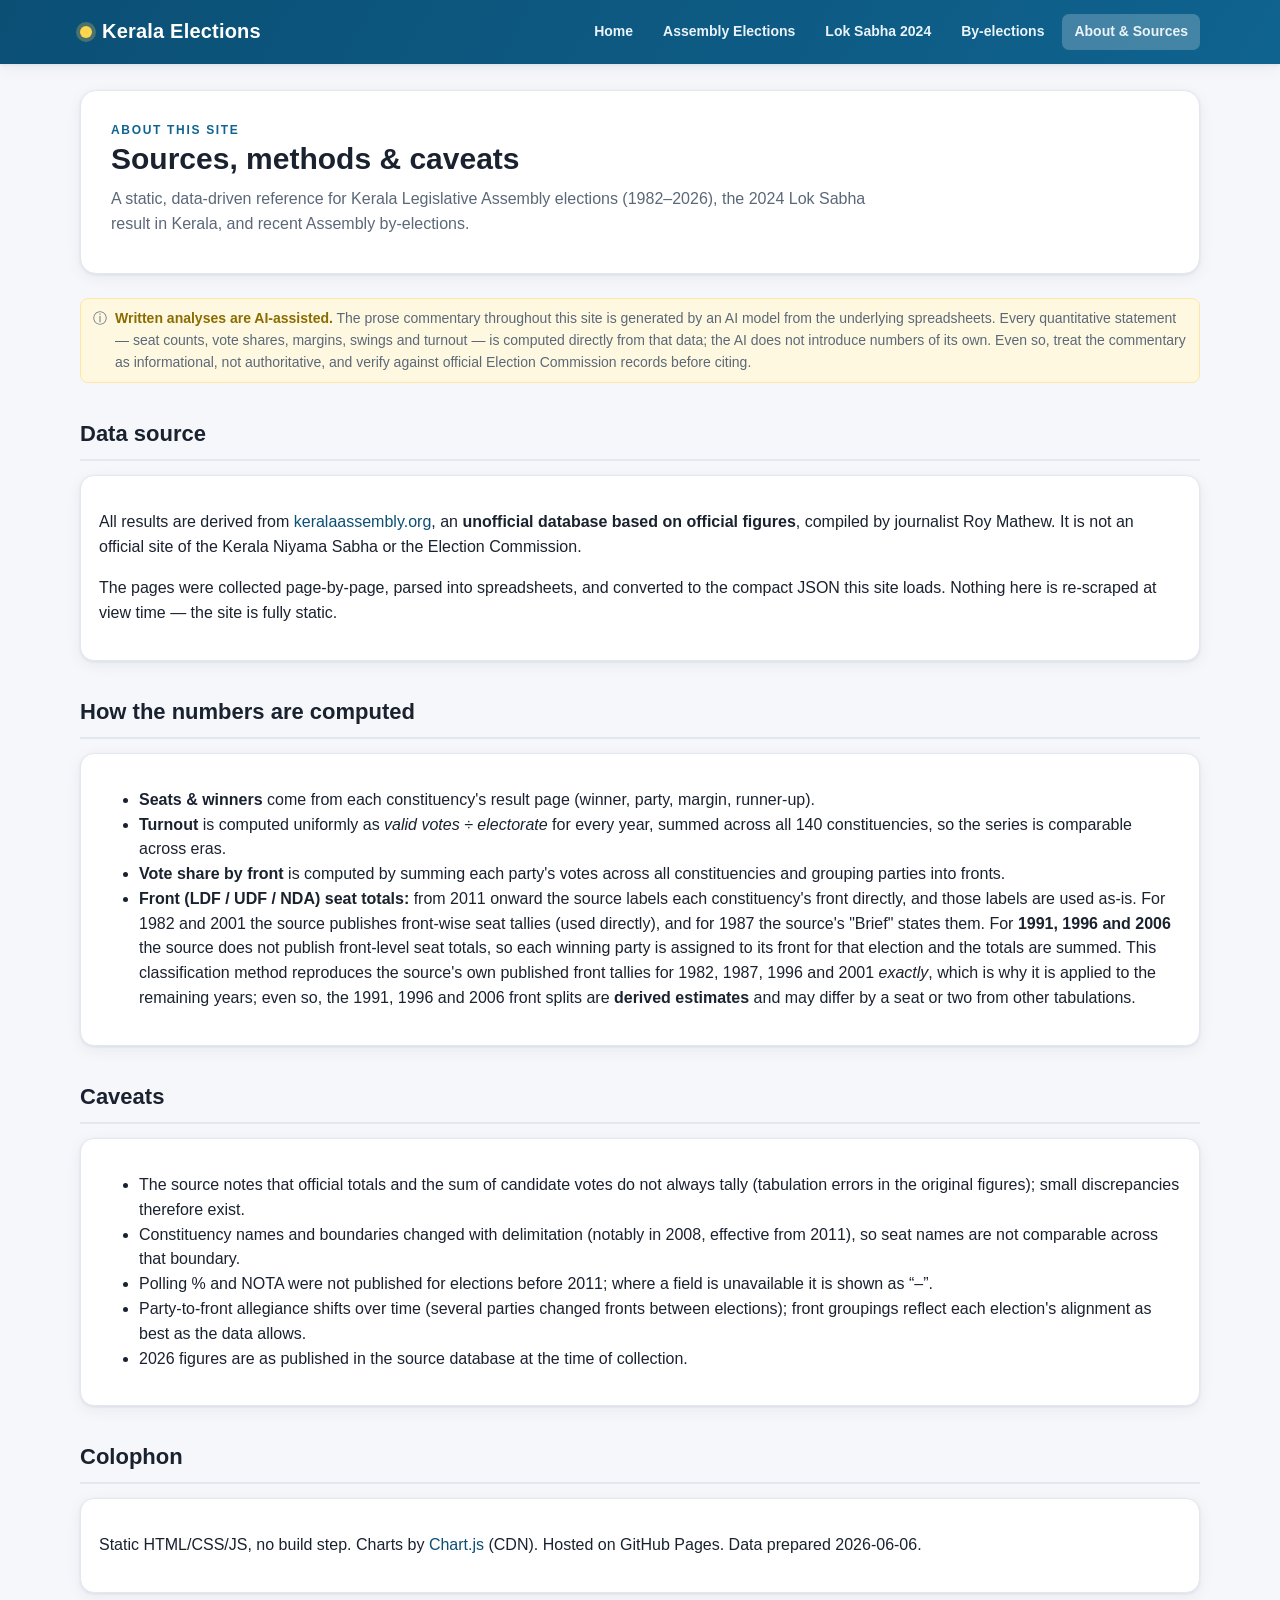
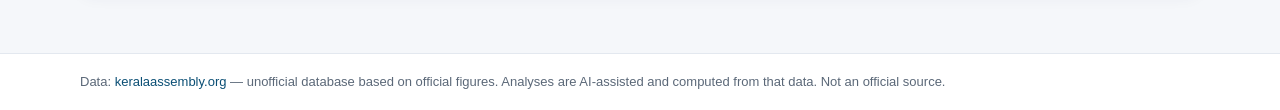
==== about.html @ 5743c02f "Kerala Elections static site: 1982-2026 assembly results, LS 2024, by-elections, turnout — data-deri" ====
<!doctype html>
<html lang="en">
<head>
<meta charset="utf-8">
<meta name="viewport" content="width=device-width,initial-scale=1">
<title>About & Sources — Kerala Elections</title>
<link rel="stylesheet" href="assets/style.css">
</head>
<body>
<header class="site"><div class="bar">
  <a class="brand" href="index.html"><span class="dot"></span>Kerala Elections</a>
  <nav class="top">
    <a data-nav="home" href="index.html">Home</a>
    <a data-nav="year" href="year.html">Assembly Elections</a>
    <a data-nav="ls" href="loksabha.html">Lok Sabha 2024</a>
    <a data-nav="by" href="byelections.html">By-elections</a>
    <a data-nav="about" href="about.html">About &amp; Sources</a>
  </nav>
</div></header>
<main>
  <section class="hero">
    <div class="kicker">About this site</div>
    <h1>Sources, methods & caveats</h1>
    <p>A static, data-driven reference for Kerala Legislative Assembly elections (1982–2026), the 2024 Lok Sabha result in Kerala, and recent Assembly by-elections.</p>
  </section>

  <div class="disclaimer" style="font-size:14px">
    <span>&#9432;</span>
    <span><b>Written analyses are AI-assisted.</b> The prose commentary throughout this site is generated by an AI model from the underlying spreadsheets. Every quantitative statement — seat counts, vote shares, margins, swings and turnout — is computed directly from that data; the AI does not introduce numbers of its own. Even so, treat the commentary as informational, not authoritative, and verify against official Election Commission records before citing.</span>
  </div>

  <h2 class="section-title">Data source</h2>
  <div class="card">
    <p>All results are derived from <a href="http://www.keralaassembly.org/" target="_blank" rel="noopener noreferrer">keralaassembly.org</a>, an <b>unofficial database based on official figures</b>, compiled by journalist Roy Mathew. It is not an official site of the Kerala Niyama Sabha or the Election Commission.</p>
    <p>The pages were collected page-by-page, parsed into spreadsheets, and converted to the compact JSON this site loads. Nothing here is re-scraped at view time — the site is fully static.</p>
  </div>

  <h2 class="section-title">How the numbers are computed</h2>
  <div class="card">
    <ul>
      <li><b>Seats &amp; winners</b> come from each constituency's result page (winner, party, margin, runner-up).</li>
      <li><b>Turnout</b> is computed uniformly as <i>valid votes ÷ electorate</i> for every year, summed across all 140 constituencies, so the series is comparable across eras.</li>
      <li><b>Vote share by front</b> is computed by summing each party's votes across all constituencies and grouping parties into fronts.</li>
      <li><b>Front (LDF / UDF / NDA) seat totals:</b> from 2011 onward the source labels each constituency's front directly, and those labels are used as-is. For 1982 and 2001 the source publishes front-wise seat tallies (used directly), and for 1987 the source's "Brief" states them. For <b>1991, 1996 and 2006</b> the source does not publish front-level seat totals, so each winning party is assigned to its front for that election and the totals are summed. This classification method reproduces the source's own published front tallies for 1982, 1987, 1996 and 2001 <i>exactly</i>, which is why it is applied to the remaining years; even so, the 1991, 1996 and 2006 front splits are <b>derived estimates</b> and may differ by a seat or two from other tabulations.</li>
    </ul>
  </div>

  <h2 class="section-title">Caveats</h2>
  <div class="card">
    <ul>
      <li>The source notes that official totals and the sum of candidate votes do not always tally (tabulation errors in the original figures); small discrepancies therefore exist.</li>
      <li>Constituency names and boundaries changed with delimitation (notably in 2008, effective from 2011), so seat names are not comparable across that boundary.</li>
      <li>Polling % and NOTA were not published for elections before 2011; where a field is unavailable it is shown as “–”.</li>
      <li>Party-to-front allegiance shifts over time (several parties changed fronts between elections); front groupings reflect each election's alignment as best as the data allows.</li>
      <li>2026 figures are as published in the source database at the time of collection.</li>
    </ul>
  </div>

  <h2 class="section-title">Colophon</h2>
  <div class="card">
    <p>Static HTML/CSS/JS, no build step. Charts by <a href="https://www.chartjs.org/" target="_blank" rel="noopener noreferrer">Chart.js</a> (CDN). Hosted on GitHub Pages. Data prepared 2026-06-06.</p>
  </div>
</main>
<footer><div class="bar">
  Data: <a href="http://www.keralaassembly.org/" rel="noopener noreferrer" target="_blank">keralaassembly.org</a> — unofficial database based on official figures. Analyses are AI-assisted and computed from that data. Not an official source.
</div></footer>
<script src="assets/common.js"></script>
<script>setActiveNav('about');</script>
</body>
</html>
---- assets/style.css ----
:root{
  --ldf:#d32f2f; --udf:#1565c0; --nda:#ef6c00; --oth:#757575;
  --bg:#f5f7fa; --card:#ffffff; --ink:#1a2230; --muted:#5b6878;
  --line:#e3e8ef; --accent:#0b4f75; --accent2:#0f638f;
  --shadow:0 1px 3px rgba(20,40,80,.08),0 4px 16px rgba(20,40,80,.06);
}
*{box-sizing:border-box}
html{scroll-behavior:smooth}
body{margin:0;font-family:-apple-system,BlinkMacSystemFont,"Segoe UI",Roboto,Helvetica,Arial,sans-serif;
  background:var(--bg);color:var(--ink);line-height:1.55;font-size:16px}
a{color:var(--accent);text-decoration:none}
a:hover{text-decoration:underline}
img{max-width:100%}

header.site{background:linear-gradient(120deg,#0b4f75,#0f638f);color:#fff;box-shadow:var(--shadow)}
.bar{max-width:1160px;margin:0 auto;padding:14px 20px;display:flex;align-items:center;gap:18px;flex-wrap:wrap}
.brand{font-weight:800;font-size:20px;letter-spacing:.2px;color:#fff;display:flex;align-items:center;gap:10px}
.brand .dot{width:12px;height:12px;border-radius:50%;background:#ffd54f;box-shadow:0 0 0 4px rgba(255,213,79,.25)}
nav.top{margin-left:auto;display:flex;gap:6px;flex-wrap:wrap}
nav.top a{color:#eaf3fa;padding:7px 12px;border-radius:7px;font-size:14px;font-weight:600}
nav.top a:hover{background:rgba(255,255,255,.14);text-decoration:none}
nav.top a.active{background:rgba(255,255,255,.22)}

main{max-width:1160px;margin:0 auto;padding:26px 20px 60px}
.hero{background:var(--card);border-radius:16px;padding:30px 30px;box-shadow:var(--shadow);margin-bottom:24px;
  border:1px solid var(--line)}
.hero h1{margin:.1em 0 .35em;font-size:30px;line-height:1.15}
.hero p{color:var(--muted);max-width:760px;margin:.4em 0}
.kicker{text-transform:uppercase;letter-spacing:.14em;font-size:12px;font-weight:800;color:var(--accent2)}

.grid{display:grid;gap:20px}
.cards{grid-template-columns:repeat(auto-fill,minmax(150px,1fr))}
.card{background:var(--card);border:1px solid var(--line);border-radius:14px;padding:18px;box-shadow:var(--shadow)}
.chart-card{min-height:120px}
.chart-card h3{margin:.1em 0 .2em;font-size:17px}
.chart-card .sub{color:var(--muted);font-size:13px;margin-bottom:12px}
.chart-wrap{position:relative;height:340px}
.two{grid-template-columns:1fr 1fr}
@media(max-width:820px){.two{grid-template-columns:1fr}.chart-wrap{height:300px}}

.section-title{font-size:22px;margin:34px 0 14px;padding-bottom:8px;border-bottom:2px solid var(--line)}
.analysis{background:var(--card);border:1px solid var(--line);border-left:5px solid var(--accent);
  border-radius:12px;padding:20px 22px;box-shadow:var(--shadow)}
.analysis p{margin:.55em 0}
.disclaimer{font-size:12.5px;color:var(--muted);background:#fff8e1;border:1px solid #ffe6a3;
  border-radius:8px;padding:9px 12px;margin:14px 0;display:flex;gap:8px;align-items:flex-start}
.disclaimer b{color:#8a6d00}

.year-card{display:flex;flex-direction:column;gap:4px;text-decoration:none;color:inherit;transition:transform .12s}
.year-card:hover{transform:translateY(-3px);text-decoration:none}
.year-card .yr{font-size:26px;font-weight:800}
.year-card .win{font-size:13px;font-weight:700}
.year-card .meta{font-size:12px;color:var(--muted)}
.pill{display:inline-block;padding:2px 9px;border-radius:999px;font-size:11.5px;font-weight:800;color:#fff;letter-spacing:.03em}
.pill.LDF{background:var(--ldf)} .pill.UDF{background:var(--udf)} .pill.NDA{background:var(--nda)} .pill.OTH{background:var(--oth)}
.swatch{display:inline-block;width:11px;height:11px;border-radius:3px;margin-right:5px;vertical-align:middle}

.statline{display:flex;flex-wrap:wrap;gap:14px;margin:8px 0 0}
.stat{background:var(--card);border:1px solid var(--line);border-radius:12px;padding:12px 16px;box-shadow:var(--shadow);min-width:120px}
.stat .n{font-size:24px;font-weight:800;line-height:1}
.stat .l{font-size:12px;color:var(--muted);margin-top:4px}

.controls{display:flex;gap:12px;align-items:center;flex-wrap:wrap;margin:6px 0 16px}
select,input[type=search]{font:inherit;padding:9px 12px;border:1px solid var(--line);border-radius:9px;background:#fff;color:var(--ink)}
input[type=search]{min-width:230px}
.btn{padding:9px 14px;border:1px solid var(--line);border-radius:9px;background:#fff;cursor:pointer;font-weight:700;font-size:14px}
.btn:hover{background:#eef3f8}

.table-wrap{background:var(--card);border:1px solid var(--line);border-radius:12px;box-shadow:var(--shadow);overflow:auto;max-height:640px}
table{border-collapse:collapse;width:100%;font-size:14px}
th,td{padding:9px 12px;text-align:left;border-bottom:1px solid var(--line);white-space:nowrap}
thead th{position:sticky;top:0;background:#eef3f8;cursor:pointer;user-select:none;font-size:12.5px;
  text-transform:uppercase;letter-spacing:.04em;z-index:2}
thead th:hover{background:#e2ebf3}
th.sorted-asc::after{content:" \25B2";font-size:10px}
th.sorted-desc::after{content:" \25BC";font-size:10px}
tbody tr:hover{background:#f3f8ff}
td.num,th.num{text-align:right;font-variant-numeric:tabular-nums}
.fronttag{font-weight:800;font-size:12px}
.fronttag.LDF{color:var(--ldf)} .fronttag.UDF{color:var(--udf)} .fronttag.NDA{color:var(--nda)} .fronttag.OTH{color:var(--oth)}

.mini-list{list-style:none;padding:0;margin:0}
.mini-list li{padding:7px 0;border-bottom:1px dashed var(--line);font-size:14px;display:flex;justify-content:space-between;gap:10px}
.mini-list li:last-child{border-bottom:0}
.cab{columns:2;column-gap:26px}
.cab .m{break-inside:avoid;margin-bottom:9px;font-size:13.5px}
.cab .m b{display:block}
@media(max-width:700px){.cab{columns:1}}

footer{border-top:1px solid var(--line);background:#fff;color:var(--muted);font-size:13px}
footer .bar{padding:18px 20px;display:block}
.loading{color:var(--muted);padding:20px;text-align:center}
.err{color:#b00020;padding:14px;background:#ffeaec;border:1px solid #ffc2c8;border-radius:8px}
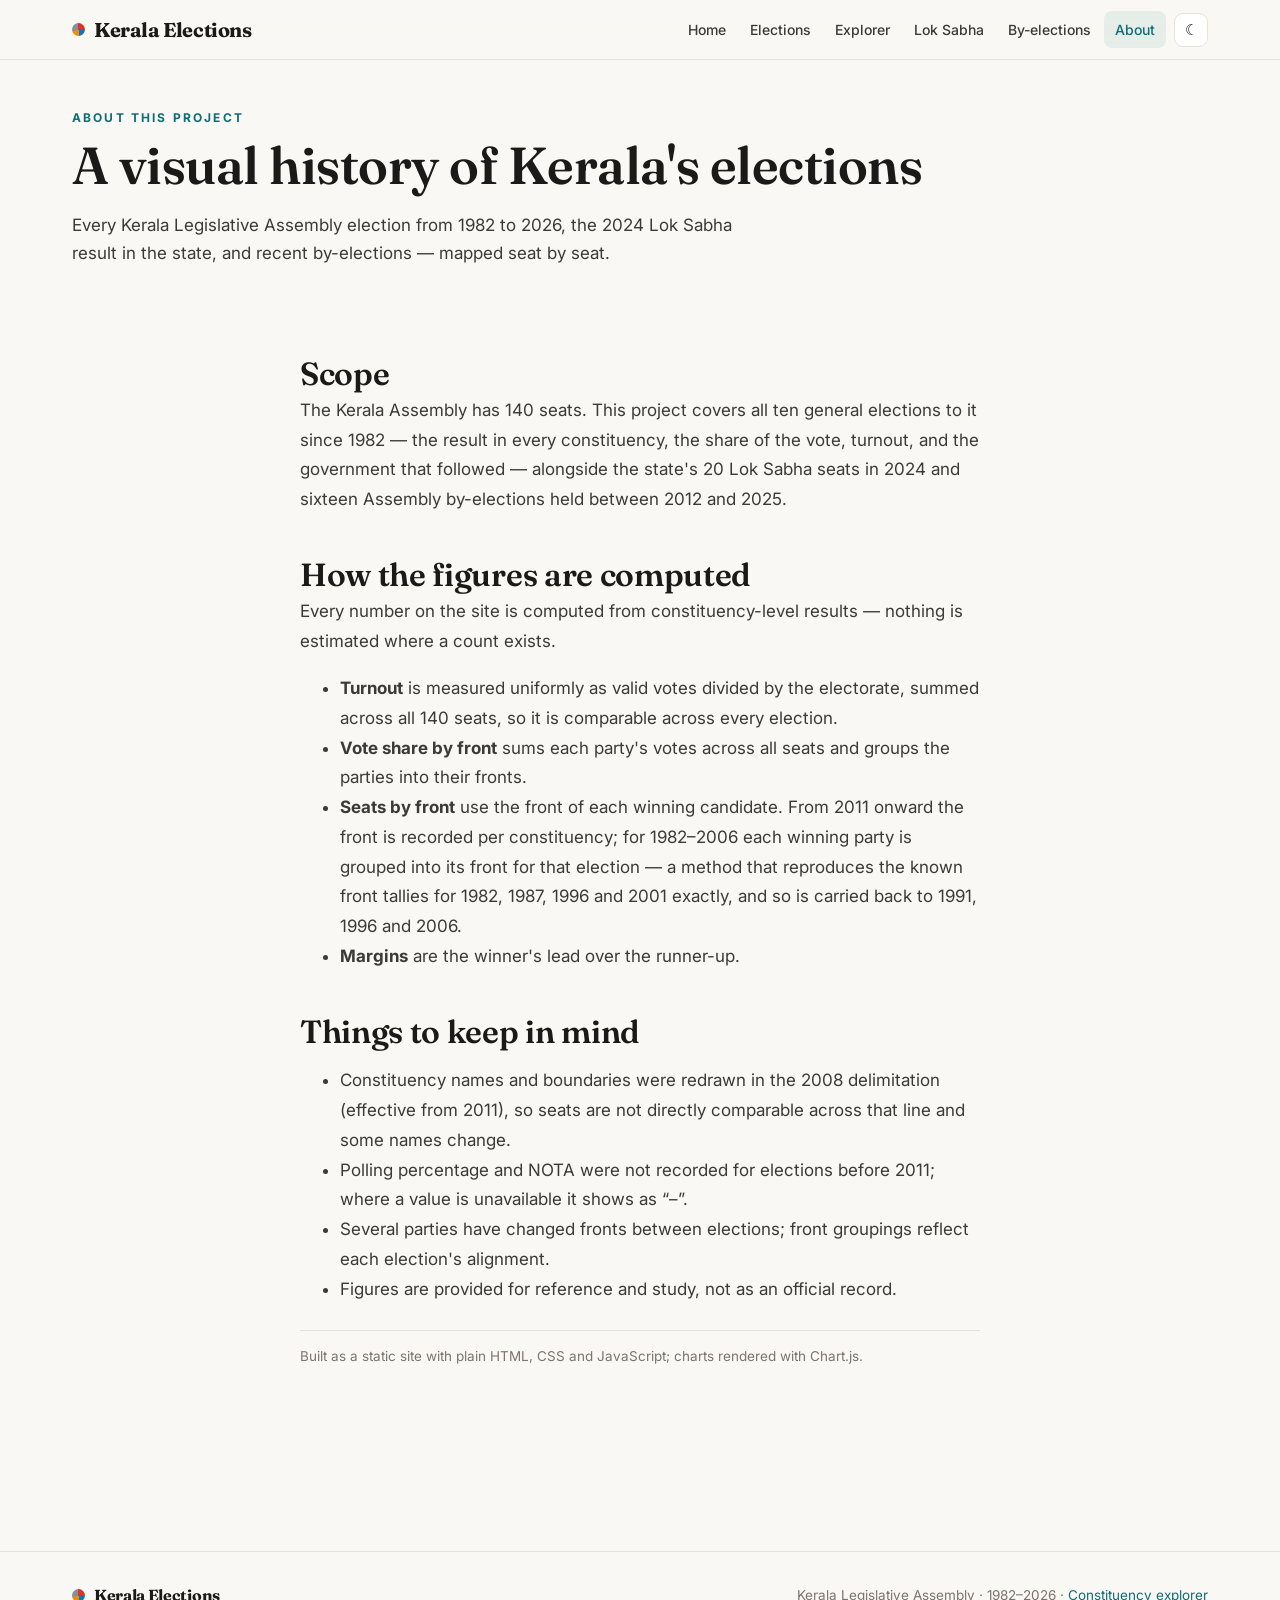
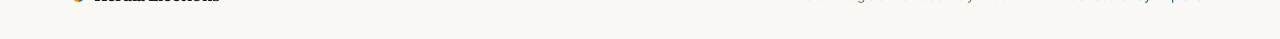
==== commit 681bd061: "Editorial redesign: Fraunces/Inter typography, front-colour system, light/dark, scroll-reveal; new C" ====
--- a/about.html
+++ b/about.html
@@ -1,70 +1,72 @@
 <!doctype html>
-<html lang="en">
+<html lang="en" data-theme="light">
 <head>
 <meta charset="utf-8">
 <meta name="viewport" content="width=device-width,initial-scale=1">
-<title>About & Sources — Kerala Elections</title>
-<link rel="stylesheet" href="assets/style.css">
+<title>About — Kerala Elections</title>
+<link rel="preconnect" href="https://fonts.googleapis.com">
+<link rel="preconnect" href="https://fonts.gstatic.com" crossorigin>
+<link href="https://fonts.googleapis.com/css2?family=Fraunces:opsz,wght@9..144,400;9..144,500;9..144,600;9..144,700&family=Inter:wght@400;500;600;700&display=swap" rel="stylesheet">
+<link rel="stylesheet" href="assets/style.css?v=2">
 </head>
 <body>
-<header class="site"><div class="bar">
-  <a class="brand" href="index.html"><span class="dot"></span>Kerala Elections</a>
-  <nav class="top">
+<nav class="nav"><div class="nav-in">
+  <a class="brand" href="index.html"><span class="mark"></span>Kerala&nbsp;Elections</a>
+  <div class="nav-links">
     <a data-nav="home" href="index.html">Home</a>
-    <a data-nav="year" href="year.html">Assembly Elections</a>
-    <a data-nav="ls" href="loksabha.html">Lok Sabha 2024</a>
+    <a data-nav="year" href="year.html">Elections</a>
+    <a data-nav="explorer" href="explorer.html">Explorer</a>
+    <a data-nav="ls" href="loksabha.html">Lok Sabha</a>
     <a data-nav="by" href="byelections.html">By-elections</a>
-    <a data-nav="about" href="about.html">About &amp; Sources</a>
-  </nav>
-</div></header>
+    <a data-nav="about" href="about.html">About</a>
+    <button class="theme-btn" id="themeBtn" title="Toggle light / dark" aria-label="Toggle theme">☾</button>
+  </div>
+</div></nav>
+
 <main>
-  <section class="hero">
-    <div class="kicker">About this site</div>
-    <h1>Sources, methods & caveats</h1>
-    <p>A static, data-driven reference for Kerala Legislative Assembly elections (1982–2026), the 2024 Lok Sabha result in Kerala, and recent Assembly by-elections.</p>
+  <header style="padding:48px 0 8px">
+    <div class="eyebrow">About this project</div>
+    <h1 style="font-size:clamp(30px,5vw,52px);margin:8px 0 6px">A visual history of Kerala's&nbsp;elections</h1>
+    <p class="deck" style="color:var(--ink-soft);max-width:62ch">Every Kerala Legislative Assembly election from 1982 to 2026, the 2024 Lok Sabha result in the state, and recent by-elections — mapped seat by seat.</p>
+  </header>
+
+  <section class="section wrap-read">
+    <h2 class="section-h">Scope</h2>
+    <div class="prose" style="font-size:17px">
+      <p>The Kerala Assembly has 140 seats. This project covers all ten general elections to it since 1982 — the result in every constituency, the share of the vote, turnout, and the government that followed — alongside the state's 20 Lok Sabha seats in 2024 and sixteen Assembly by-elections held between 2012 and 2025.</p>
+    </div>
+
+    <h2 class="section-h" style="margin-top:42px">How the figures are computed</h2>
+    <div class="prose" style="font-size:17px">
+      <p>Every number on the site is computed from constituency-level results — nothing is estimated where a count exists.</p>
+      <ul>
+        <li><b>Turnout</b> is measured uniformly as valid votes divided by the electorate, summed across all 140 seats, so it is comparable across every election.</li>
+        <li><b>Vote share by front</b> sums each party's votes across all seats and groups the parties into their fronts.</li>
+        <li><b>Seats by front</b> use the front of each winning candidate. From 2011 onward the front is recorded per constituency; for 1982–2006 each winning party is grouped into its front for that election — a method that reproduces the known front tallies for 1982, 1987, 1996 and 2001 exactly, and so is carried back to 1991, 1996 and 2006.</li>
+        <li><b>Margins</b> are the winner's lead over the runner-up.</li>
+      </ul>
+    </div>
+
+    <h2 class="section-h" style="margin-top:42px">Things to keep in mind</h2>
+    <div class="prose" style="font-size:17px">
+      <ul>
+        <li>Constituency names and boundaries were redrawn in the 2008 delimitation (effective from 2011), so seats are not directly comparable across that line and some names change.</li>
+        <li>Polling percentage and NOTA were not recorded for elections before 2011; where a value is unavailable it shows as “–”.</li>
+        <li>Several parties have changed fronts between elections; front groupings reflect each election's alignment.</li>
+        <li>Figures are provided for reference and study, not as an official record.</li>
+      </ul>
+    </div>
+
+    <p class="note">Built as a static site with plain HTML, CSS and JavaScript; charts rendered with Chart.js.</p>
   </section>
+</main>
 
-  <div class="disclaimer" style="font-size:14px">
-    <span>&#9432;</span>
-    <span><b>Written analyses are AI-assisted.</b> The prose commentary throughout this site is generated by an AI model from the underlying spreadsheets. Every quantitative statement — seat counts, vote shares, margins, swings and turnout — is computed directly from that data; the AI does not introduce numbers of its own. Even so, treat the commentary as informational, not authoritative, and verify against official Election Commission records before citing.</span>
-  </div>
+<footer><div class="foot-in">
+  <a class="brand" href="index.html"><span class="mark"></span>Kerala Elections</a>
+  <div>Kerala Legislative Assembly · 1982–2026 · <a href="explorer.html">Constituency explorer</a></div>
+</div></footer>
 
-  <h2 class="section-title">Data source</h2>
-  <div class="card">
-    <p>All results are derived from <a href="http://www.keralaassembly.org/" target="_blank" rel="noopener noreferrer">keralaassembly.org</a>, an <b>unofficial database based on official figures</b>, compiled by journalist Roy Mathew. It is not an official site of the Kerala Niyama Sabha or the Election Commission.</p>
-    <p>The pages were collected page-by-page, parsed into spreadsheets, and converted to the compact JSON this site loads. Nothing here is re-scraped at view time — the site is fully static.</p>
-  </div>
-
-  <h2 class="section-title">How the numbers are computed</h2>
-  <div class="card">
-    <ul>
-      <li><b>Seats &amp; winners</b> come from each constituency's result page (winner, party, margin, runner-up).</li>
-      <li><b>Turnout</b> is computed uniformly as <i>valid votes ÷ electorate</i> for every year, summed across all 140 constituencies, so the series is comparable across eras.</li>
-      <li><b>Vote share by front</b> is computed by summing each party's votes across all constituencies and grouping parties into fronts.</li>
-      <li><b>Front (LDF / UDF / NDA) seat totals:</b> from 2011 onward the source labels each constituency's front directly, and those labels are used as-is. For 1982 and 2001 the source publishes front-wise seat tallies (used directly), and for 1987 the source's "Brief" states them. For <b>1991, 1996 and 2006</b> the source does not publish front-level seat totals, so each winning party is assigned to its front for that election and the totals are summed. This classification method reproduces the source's own published front tallies for 1982, 1987, 1996 and 2001 <i>exactly</i>, which is why it is applied to the remaining years; even so, the 1991, 1996 and 2006 front splits are <b>derived estimates</b> and may differ by a seat or two from other tabulations.</li>
-    </ul>
-  </div>
-
-  <h2 class="section-title">Caveats</h2>
-  <div class="card">
-    <ul>
-      <li>The source notes that official totals and the sum of candidate votes do not always tally (tabulation errors in the original figures); small discrepancies therefore exist.</li>
-      <li>Constituency names and boundaries changed with delimitation (notably in 2008, effective from 2011), so seat names are not comparable across that boundary.</li>
-      <li>Polling % and NOTA were not published for elections before 2011; where a field is unavailable it is shown as “–”.</li>
-      <li>Party-to-front allegiance shifts over time (several parties changed fronts between elections); front groupings reflect each election's alignment as best as the data allows.</li>
-      <li>2026 figures are as published in the source database at the time of collection.</li>
-    </ul>
-  </div>
-
-  <h2 class="section-title">Colophon</h2>
-  <div class="card">
-    <p>Static HTML/CSS/JS, no build step. Charts by <a href="https://www.chartjs.org/" target="_blank" rel="noopener noreferrer">Chart.js</a> (CDN). Hosted on GitHub Pages. Data prepared 2026-06-06.</p>
-  </div>
-</main>
-<footer><div class="bar">
-  Data: <a href="http://www.keralaassembly.org/" rel="noopener noreferrer" target="_blank">keralaassembly.org</a> — unofficial database based on official figures. Analyses are AI-assisted and computed from that data. Not an official source.
-</div></footer>
-<script src="assets/common.js"></script>
-<script>setActiveNav('about');</script>
+<script src="assets/common.js?v=2"></script>
+<script>initPage('about');</script>
 </body>
 </html>
--- a/assets/style.css
+++ b/assets/style.css
@@ -1,93 +1,182 @@
+/* Kerala Elections — editorial redesign */
 :root{
-  --ldf:#d32f2f; --udf:#1565c0; --nda:#ef6c00; --oth:#757575;
-  --bg:#f5f7fa; --card:#ffffff; --ink:#1a2230; --muted:#5b6878;
-  --line:#e3e8ef; --accent:#0b4f75; --accent2:#0f638f;
-  --shadow:0 1px 3px rgba(20,40,80,.08),0 4px 16px rgba(20,40,80,.06);
+  --ldf:#E03131; --udf:#1971C2; --nda:#F08C00; --oth:#868E96;
+  --bg:#faf8f4; --surface:#ffffff; --surface-2:#f4f1ea;
+  --ink:#1b1a18; --ink-soft:#3d3a36; --muted:#7a756c; --line:#e7e2d8;
+  --accent:#0d6e74; --accent-soft:#0d6e7415;
+  --serif:'Fraunces',Georgia,'Times New Roman',serif;
+  --sans:'Inter',-apple-system,BlinkMacSystemFont,'Segoe UI',Roboto,sans-serif;
+  --shadow:0 1px 2px rgba(30,25,15,.04),0 8px 30px rgba(30,25,15,.06);
+  --shadow-lg:0 4px 12px rgba(30,25,15,.08),0 24px 60px rgba(30,25,15,.10);
+  --maxw:1180px; --read:680px; --nav-h:60px;
+}
+html[data-theme="dark"]{
+  --bg:#15171c; --surface:#1d2026; --surface-2:#23272f;
+  --ink:#f1ede5; --ink-soft:#d7d2c8; --muted:#9aa1ac; --line:#2c313a;
+  --accent:#3fc5cc; --accent-soft:#3fc5cc1a;
+  --shadow:0 1px 2px rgba(0,0,0,.3),0 10px 30px rgba(0,0,0,.35);
+  --shadow-lg:0 6px 18px rgba(0,0,0,.4),0 30px 70px rgba(0,0,0,.5);
 }
 *{box-sizing:border-box}
-html{scroll-behavior:smooth}
-body{margin:0;font-family:-apple-system,BlinkMacSystemFont,"Segoe UI",Roboto,Helvetica,Arial,sans-serif;
-  background:var(--bg);color:var(--ink);line-height:1.55;font-size:16px}
+html{scroll-behavior:smooth;scroll-padding-top:calc(var(--nav-h) + 18px);-webkit-text-size-adjust:100%}
+body{margin:0;background:var(--bg);color:var(--ink);font-family:var(--sans);font-size:17px;line-height:1.65;
+  -webkit-font-smoothing:antialiased;text-rendering:optimizeLegibility;transition:background .3s,color .3s}
+h1,h2,h3,h4{font-family:var(--serif);font-weight:600;line-height:1.12;letter-spacing:-.01em;margin:0}
 a{color:var(--accent);text-decoration:none}
-a:hover{text-decoration:underline}
+a:hover{text-decoration:underline;text-underline-offset:2px}
 img{max-width:100%}
+::selection{background:var(--accent);color:#fff}
 
-header.site{background:linear-gradient(120deg,#0b4f75,#0f638f);color:#fff;box-shadow:var(--shadow)}
-.bar{max-width:1160px;margin:0 auto;padding:14px 20px;display:flex;align-items:center;gap:18px;flex-wrap:wrap}
-.brand{font-weight:800;font-size:20px;letter-spacing:.2px;color:#fff;display:flex;align-items:center;gap:10px}
-.brand .dot{width:12px;height:12px;border-radius:50%;background:#ffd54f;box-shadow:0 0 0 4px rgba(255,213,79,.25)}
-nav.top{margin-left:auto;display:flex;gap:6px;flex-wrap:wrap}
-nav.top a{color:#eaf3fa;padding:7px 12px;border-radius:7px;font-size:14px;font-weight:600}
-nav.top a:hover{background:rgba(255,255,255,.14);text-decoration:none}
-nav.top a.active{background:rgba(255,255,255,.22)}
+/* ── Nav ───────────────────────────────────────────── */
+.nav{position:sticky;top:0;z-index:50;height:var(--nav-h);
+  background:color-mix(in srgb,var(--bg) 86%,transparent);backdrop-filter:saturate(150%) blur(12px);
+  border-bottom:1px solid var(--line)}
+.nav-in{max-width:var(--maxw);margin:0 auto;height:100%;padding:0 22px;display:flex;align-items:center;gap:20px}
+.brand{font-family:var(--serif);font-weight:700;font-size:20px;color:var(--ink);display:flex;align-items:center;gap:9px;letter-spacing:-.02em}
+.brand:hover{text-decoration:none}
+.brand .mark{width:13px;height:13px;border-radius:50%;
+  background:conic-gradient(var(--ldf) 0 25%,var(--udf) 0 50%,var(--nda) 0 70%,var(--oth) 0)}
+.nav-links{margin-left:auto;display:flex;gap:2px;align-items:center;overflow-x:auto;scrollbar-width:none}
+.nav-links::-webkit-scrollbar{display:none}
+.nav-links a{color:var(--ink-soft);font-size:14px;font-weight:500;padding:7px 11px;border-radius:8px;white-space:nowrap}
+.nav-links a:hover{background:var(--surface-2);text-decoration:none}
+.nav-links a.active{color:var(--accent);background:var(--accent-soft)}
+.theme-btn{margin-left:6px;border:1px solid var(--line);background:var(--surface);color:var(--ink);
+  width:34px;height:34px;border-radius:9px;cursor:pointer;font-size:15px;display:grid;place-items:center;flex:0 0 auto}
+.theme-btn:hover{border-color:var(--accent);color:var(--accent)}
 
-main{max-width:1160px;margin:0 auto;padding:26px 20px 60px}
-.hero{background:var(--card);border-radius:16px;padding:30px 30px;box-shadow:var(--shadow);margin-bottom:24px;
-  border:1px solid var(--line)}
-.hero h1{margin:.1em 0 .35em;font-size:30px;line-height:1.15}
-.hero p{color:var(--muted);max-width:760px;margin:.4em 0}
-.kicker{text-transform:uppercase;letter-spacing:.14em;font-size:12px;font-weight:800;color:var(--accent2)}
+/* ── Layout ────────────────────────────────────────── */
+main{max-width:var(--maxw);margin:0 auto;padding:0 22px 90px}
+.wrap-read{max-width:var(--read);margin:0 auto}
+.section{margin-top:64px}
+.eyebrow{font-family:var(--sans);text-transform:uppercase;letter-spacing:.18em;font-size:12px;font-weight:700;color:var(--accent)}
+.section-h{font-size:clamp(24px,3.4vw,32px);margin:6px 0 4px}
+.section-lead{color:var(--muted);max-width:var(--read);margin:0 0 22px}
+.divider{height:1px;background:var(--line);border:0;margin:0}
 
-.grid{display:grid;gap:20px}
-.cards{grid-template-columns:repeat(auto-fill,minmax(150px,1fr))}
-.card{background:var(--card);border:1px solid var(--line);border-radius:14px;padding:18px;box-shadow:var(--shadow)}
-.chart-card{min-height:120px}
-.chart-card h3{margin:.1em 0 .2em;font-size:17px}
-.chart-card .sub{color:var(--muted);font-size:13px;margin-bottom:12px}
-.chart-wrap{position:relative;height:340px}
-.two{grid-template-columns:1fr 1fr}
-@media(max-width:820px){.two{grid-template-columns:1fr}.chart-wrap{height:300px}}
+/* ── Hero ──────────────────────────────────────────── */
+.hero{padding:62px 0 30px;display:grid;grid-template-columns:1.5fr .9fr;gap:44px;align-items:center}
+.hero h1{font-size:clamp(34px,6vw,68px);font-weight:600;letter-spacing:-.025em;line-height:1.02}
+.hero .deck{font-size:clamp(17px,2vw,20px);color:var(--ink-soft);margin:20px 0 0;max-width:34ch}
+.hero-stat{background:var(--surface);border:1px solid var(--line);border-radius:18px;padding:26px 28px;box-shadow:var(--shadow);text-align:center}
+.hero-stat .big{font-family:var(--serif);font-size:clamp(50px,8vw,84px);font-weight:600;line-height:.95;
+  background:linear-gradient(120deg,var(--ldf),var(--udf));-webkit-background-clip:text;background-clip:text;color:transparent}
+.hero-stat .cap{color:var(--muted);font-size:14px;margin-top:10px}
+@media(max-width:820px){.hero{grid-template-columns:1fr;gap:26px;padding:36px 0 18px}.hero-stat{justify-self:start}}
 
-.section-title{font-size:22px;margin:34px 0 14px;padding-bottom:8px;border-bottom:2px solid var(--line)}
-.analysis{background:var(--card);border:1px solid var(--line);border-left:5px solid var(--accent);
-  border-radius:12px;padding:20px 22px;box-shadow:var(--shadow)}
-.analysis p{margin:.55em 0}
-.disclaimer{font-size:12.5px;color:var(--muted);background:#fff8e1;border:1px solid #ffe6a3;
-  border-radius:8px;padding:9px 12px;margin:14px 0;display:flex;gap:8px;align-items:flex-start}
-.disclaimer b{color:#8a6d00}
+/* ── Stat row ──────────────────────────────────────── */
+.stats{display:grid;grid-template-columns:repeat(auto-fit,minmax(140px,1fr));gap:14px;margin:10px 0 0}
+.stat{background:var(--surface);border:1px solid var(--line);border-radius:14px;padding:16px 18px;box-shadow:var(--shadow)}
+.stat .n{font-family:var(--serif);font-size:30px;font-weight:600;line-height:1}
+.stat .l{color:var(--muted);font-size:13px;margin-top:6px;letter-spacing:.01em}
+.stat.win-LDF{border-top:3px solid var(--ldf)} .stat.win-UDF{border-top:3px solid var(--udf)}
+.stat.win-NDA{border-top:3px solid var(--nda)} .stat.win-OTH{border-top:3px solid var(--oth)}
 
-.year-card{display:flex;flex-direction:column;gap:4px;text-decoration:none;color:inherit;transition:transform .12s}
-.year-card:hover{transform:translateY(-3px);text-decoration:none}
-.year-card .yr{font-size:26px;font-weight:800}
-.year-card .win{font-size:13px;font-weight:700}
-.year-card .meta{font-size:12px;color:var(--muted)}
-.pill{display:inline-block;padding:2px 9px;border-radius:999px;font-size:11.5px;font-weight:800;color:#fff;letter-spacing:.03em}
-.pill.LDF{background:var(--ldf)} .pill.UDF{background:var(--udf)} .pill.NDA{background:var(--nda)} .pill.OTH{background:var(--oth)}
-.swatch{display:inline-block;width:11px;height:11px;border-radius:3px;margin-right:5px;vertical-align:middle}
+/* ── Cards / charts ────────────────────────────────── */
+.card{background:var(--surface);border:1px solid var(--line);border-radius:18px;padding:24px;box-shadow:var(--shadow)}
+.card h3{font-size:20px;margin-bottom:2px}
+.card .sub{color:var(--muted);font-size:13.5px;margin-bottom:16px}
+.grid2{display:grid;grid-template-columns:1fr 1fr;gap:22px}
+@media(max-width:820px){.grid2{grid-template-columns:1fr}}
+.chart-wrap{position:relative;height:360px}
+.chart-feature{height:440px}
+@media(max-width:600px){.chart-wrap{height:300px}.chart-feature{height:360px}}
+.legend{display:flex;flex-wrap:wrap;gap:14px;margin-top:14px;font-size:13px;color:var(--ink-soft)}
+.legend span{display:inline-flex;align-items:center;gap:7px}
+.dot{width:11px;height:11px;border-radius:3px;display:inline-block}
 
-.statline{display:flex;flex-wrap:wrap;gap:14px;margin:8px 0 0}
-.stat{background:var(--card);border:1px solid var(--line);border-radius:12px;padding:12px 16px;box-shadow:var(--shadow);min-width:120px}
-.stat .n{font-size:24px;font-weight:800;line-height:1}
-.stat .l{font-size:12px;color:var(--muted);margin-top:4px}
+/* ── Editorial prose ───────────────────────────────── */
+.prose{font-size:18.5px;line-height:1.75;color:var(--ink-soft)}
+.prose p{margin:0 0 1.05em}
+.prose.lead-drop>p:first-of-type::first-letter{font-family:var(--serif);float:left;font-size:3.5em;line-height:.78;
+  padding:6px 10px 0 0;color:var(--ink);font-weight:600}
+.pullquote{font-family:var(--serif);font-size:clamp(22px,3vw,30px);line-height:1.25;color:var(--ink);
+  font-weight:500;border-left:3px solid var(--accent);padding:6px 0 6px 26px;margin:34px 0}
+.note{font-size:13.5px;color:var(--muted);border-top:1px solid var(--line);padding-top:14px;margin-top:26px}
 
-.controls{display:flex;gap:12px;align-items:center;flex-wrap:wrap;margin:6px 0 16px}
-select,input[type=search]{font:inherit;padding:9px 12px;border:1px solid var(--line);border-radius:9px;background:#fff;color:var(--ink)}
-input[type=search]{min-width:230px}
-.btn{padding:9px 14px;border:1px solid var(--line);border-radius:9px;background:#fff;cursor:pointer;font-weight:700;font-size:14px}
-.btn:hover{background:#eef3f8}
+/* ── Election cards grid ───────────────────────────── */
+.year-grid{display:grid;grid-template-columns:repeat(auto-fill,minmax(210px,1fr));gap:18px}
+.ycard{display:block;background:var(--surface);border:1px solid var(--line);border-radius:16px;padding:20px;
+  box-shadow:var(--shadow);position:relative;overflow:hidden;transition:transform .18s,box-shadow .18s;color:inherit}
+.ycard:hover{transform:translateY(-4px);box-shadow:var(--shadow-lg);text-decoration:none}
+.ycard::before{content:"";position:absolute;left:0;top:0;bottom:0;width:5px;background:var(--c)}
+.ycard .yr{font-family:var(--serif);font-size:38px;font-weight:600;line-height:1}
+.ycard .won{font-size:13px;font-weight:700;margin-top:4px;color:var(--c)}
+.ycard .cm{font-size:14px;color:var(--ink-soft);margin-top:10px;font-weight:500}
+.ycard .role{font-size:12px;color:var(--muted)}
+.seatbar{display:flex;height:9px;border-radius:5px;overflow:hidden;margin-top:14px;background:var(--surface-2)}
+.seatbar i{display:block;height:100%}
+.seatbar-key{display:flex;gap:12px;margin-top:8px;font-size:11.5px;color:var(--muted)}
 
-.table-wrap{background:var(--card);border:1px solid var(--line);border-radius:12px;box-shadow:var(--shadow);overflow:auto;max-height:640px}
+/* ── Chips / tags ──────────────────────────────────── */
+.chip{display:inline-flex;align-items:center;gap:6px;padding:3px 10px;border-radius:999px;font-size:12px;
+  font-weight:700;color:#fff;letter-spacing:.02em}
+.chip.LDF{background:var(--ldf)} .chip.UDF{background:var(--udf)} .chip.NDA{background:var(--nda)} .chip.OTH{background:var(--oth)}
+.ftext{font-weight:700} .ftext.LDF{color:var(--ldf)} .ftext.UDF{color:var(--udf)} .ftext.NDA{color:var(--nda)} .ftext.OTH{color:var(--oth)}
+
+/* ── Mini-cards (closest/largest) ──────────────────── */
+.minicards{display:grid;grid-template-columns:repeat(auto-fill,minmax(220px,1fr));gap:12px}
+.mini{background:var(--surface);border:1px solid var(--line);border-left:4px solid var(--c,var(--line));
+  border-radius:12px;padding:13px 15px;box-shadow:var(--shadow)}
+.mini .place{font-weight:600;font-size:15px}
+.mini .who{font-size:13px;color:var(--muted);margin:3px 0}
+.mini .val{font-family:var(--serif);font-size:22px;font-weight:600}
+.mini .val small{font-family:var(--sans);font-size:12px;color:var(--muted);font-weight:500}
+
+/* ── Cabinet ───────────────────────────────────────── */
+.cabinet{columns:2;column-gap:30px}
+@media(max-width:680px){.cabinet{columns:1}}
+.cabinet .m{break-inside:avoid;margin-bottom:13px;font-size:14px;line-height:1.45}
+.cabinet .m b{display:block;font-weight:600;color:var(--ink)}
+.cabinet .m span{color:var(--muted)}
+
+/* ── Controls / table ──────────────────────────────── */
+.controls{display:flex;gap:12px;align-items:center;flex-wrap:wrap;margin:0 0 16px}
+.field{position:relative;flex:1 1 260px;max-width:380px}
+input[type=search],select,.btn{font:inherit;font-size:14px;border:1px solid var(--line);border-radius:10px;
+  background:var(--surface);color:var(--ink);padding:10px 14px}
+input[type=search]{width:100%}
+input[type=search]:focus,select:focus{outline:none;border-color:var(--accent);box-shadow:0 0 0 3px var(--accent-soft)}
+.btn{cursor:pointer;font-weight:600}.btn:hover{border-color:var(--accent);color:var(--accent)}
+.rowcount{color:var(--muted);font-size:13px}
+.table-wrap{background:var(--surface);border:1px solid var(--line);border-radius:16px;box-shadow:var(--shadow);
+  overflow:auto;max-height:680px}
 table{border-collapse:collapse;width:100%;font-size:14px}
-th,td{padding:9px 12px;text-align:left;border-bottom:1px solid var(--line);white-space:nowrap}
-thead th{position:sticky;top:0;background:#eef3f8;cursor:pointer;user-select:none;font-size:12.5px;
-  text-transform:uppercase;letter-spacing:.04em;z-index:2}
-thead th:hover{background:#e2ebf3}
-th.sorted-asc::after{content:" \25B2";font-size:10px}
-th.sorted-desc::after{content:" \25BC";font-size:10px}
-tbody tr:hover{background:#f3f8ff}
+th,td{padding:11px 14px;text-align:left;white-space:nowrap;border-bottom:1px solid var(--line)}
+thead th{position:sticky;top:0;background:var(--surface-2);cursor:pointer;user-select:none;font-family:var(--sans);
+  font-size:11.5px;text-transform:uppercase;letter-spacing:.06em;color:var(--muted);font-weight:700;z-index:2}
+thead th:hover{color:var(--ink)}
+th.sorted-asc::after{content:" ↑";color:var(--accent)} th.sorted-desc::after{content:" ↓";color:var(--accent)}
+tbody tr:nth-child(even){background:color-mix(in srgb,var(--surface-2) 50%,transparent)}
+tbody tr:hover{background:var(--accent-soft)}
 td.num,th.num{text-align:right;font-variant-numeric:tabular-nums}
-.fronttag{font-weight:800;font-size:12px}
-.fronttag.LDF{color:var(--ldf)} .fronttag.UDF{color:var(--udf)} .fronttag.NDA{color:var(--nda)} .fronttag.OTH{color:var(--oth)}
 
-.mini-list{list-style:none;padding:0;margin:0}
-.mini-list li{padding:7px 0;border-bottom:1px dashed var(--line);font-size:14px;display:flex;justify-content:space-between;gap:10px}
-.mini-list li:last-child{border-bottom:0}
-.cab{columns:2;column-gap:26px}
-.cab .m{break-inside:avoid;margin-bottom:9px;font-size:13.5px}
-.cab .m b{display:block}
-@media(max-width:700px){.cab{columns:1}}
+/* ── Explorer ──────────────────────────────────────── */
+.explorer-head{display:grid;grid-template-columns:1fr;gap:0;max-width:560px}
+.suggest{position:relative}
+.suggest-list{position:absolute;left:0;right:0;top:calc(100% + 6px);background:var(--surface);border:1px solid var(--line);
+  border-radius:12px;box-shadow:var(--shadow-lg);max-height:300px;overflow:auto;z-index:20;display:none}
+.suggest-list.open{display:block}
+.suggest-list div{padding:10px 14px;cursor:pointer;font-size:14px}
+.suggest-list div:hover,.suggest-list div.hi{background:var(--accent-soft);color:var(--accent)}
+.timeline{display:grid;gap:10px;margin-top:8px}
+.tl-row{display:grid;grid-template-columns:64px 1fr auto;align-items:center;gap:16px;background:var(--surface);
+  border:1px solid var(--line);border-left:5px solid var(--c);border-radius:12px;padding:13px 16px;box-shadow:var(--shadow)}
+.tl-row .y{font-family:var(--serif);font-size:22px;font-weight:600}
+.tl-row .w{font-size:15px;font-weight:600}.tl-row .w small{color:var(--muted);font-weight:500;font-size:12.5px}
+.tl-row .m{text-align:right;font-variant-numeric:tabular-nums}.tl-row .m small{display:block;color:var(--muted);font-size:11px}
+.empty{color:var(--muted);padding:30px;text-align:center;border:1px dashed var(--line);border-radius:14px}
 
-footer{border-top:1px solid var(--line);background:#fff;color:var(--muted);font-size:13px}
-footer .bar{padding:18px 20px;display:block}
-.loading{color:var(--muted);padding:20px;text-align:center}
-.err{color:#b00020;padding:14px;background:#ffeaec;border:1px solid #ffc2c8;border-radius:8px}
+/* ── Footer ────────────────────────────────────────── */
+footer{border-top:1px solid var(--line);margin-top:80px}
+.foot-in{max-width:var(--maxw);margin:0 auto;padding:30px 22px;display:flex;justify-content:space-between;
+  gap:16px;flex-wrap:wrap;color:var(--muted);font-size:13.5px;align-items:center}
+.foot-in .brand{font-size:16px}
+
+/* ── Reveal animation ──────────────────────────────── */
+.reveal{opacity:0;transform:translateY(16px);transition:opacity .6s ease,transform .6s ease}
+.reveal.in{opacity:1;transform:none}
+@media(prefers-reduced-motion:reduce){.reveal{opacity:1;transform:none;transition:none}html{scroll-behavior:auto}}
+
+.err{color:#fff;background:var(--ldf);padding:14px 18px;border-radius:12px;margin:20px 0}
+.loading{color:var(--muted);padding:40px;text-align:center}
